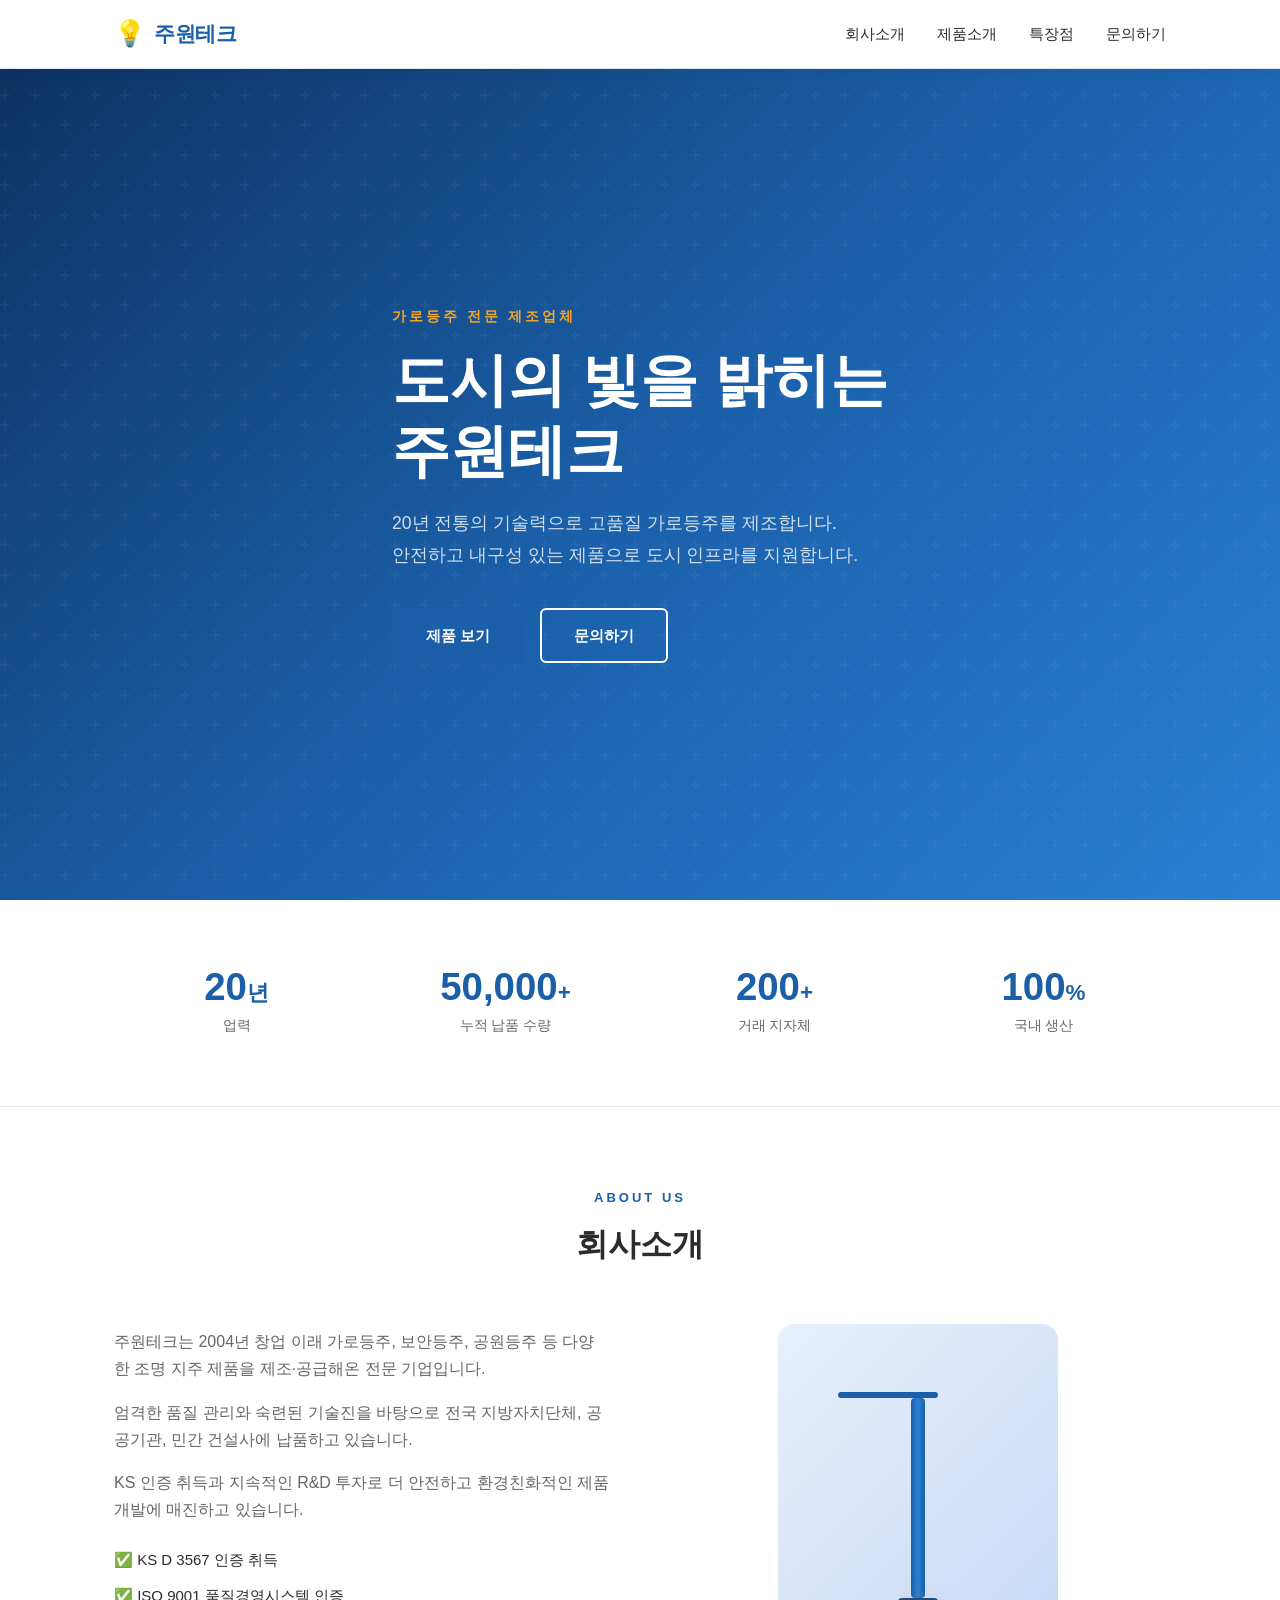
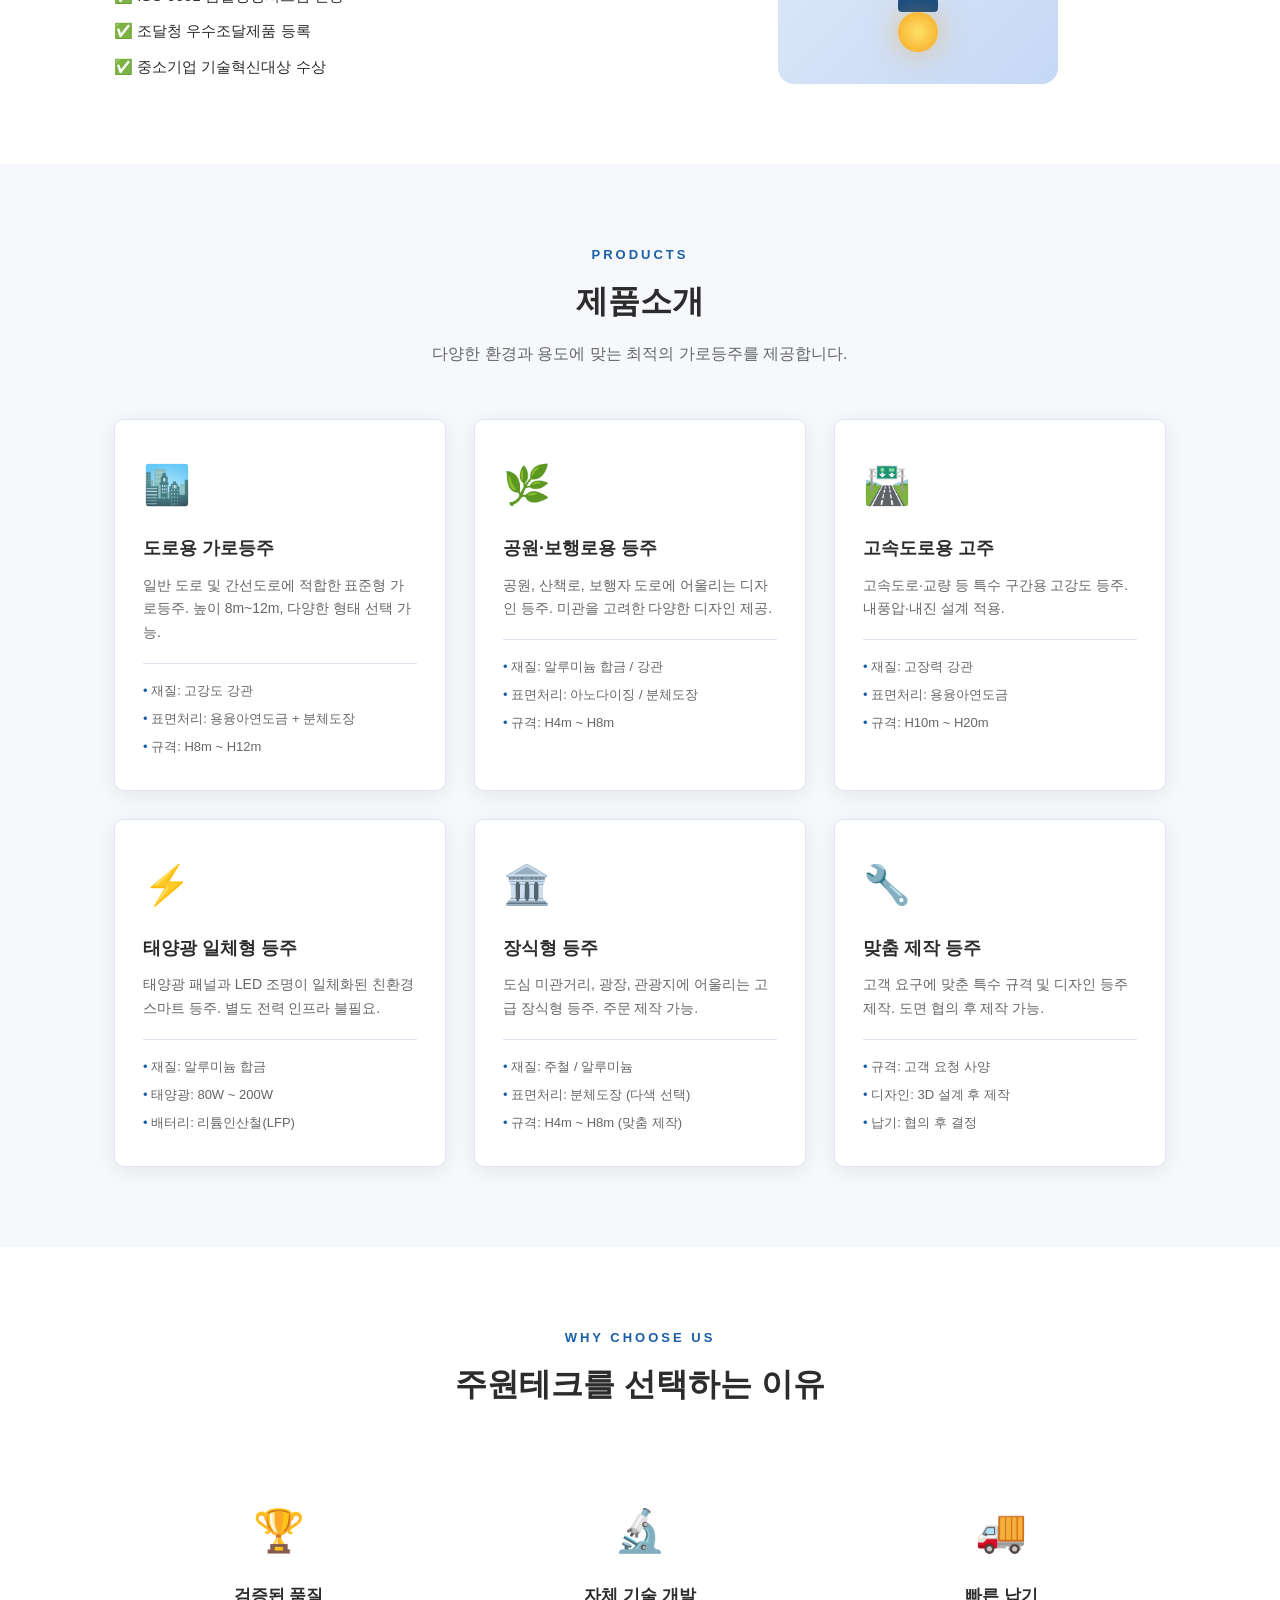
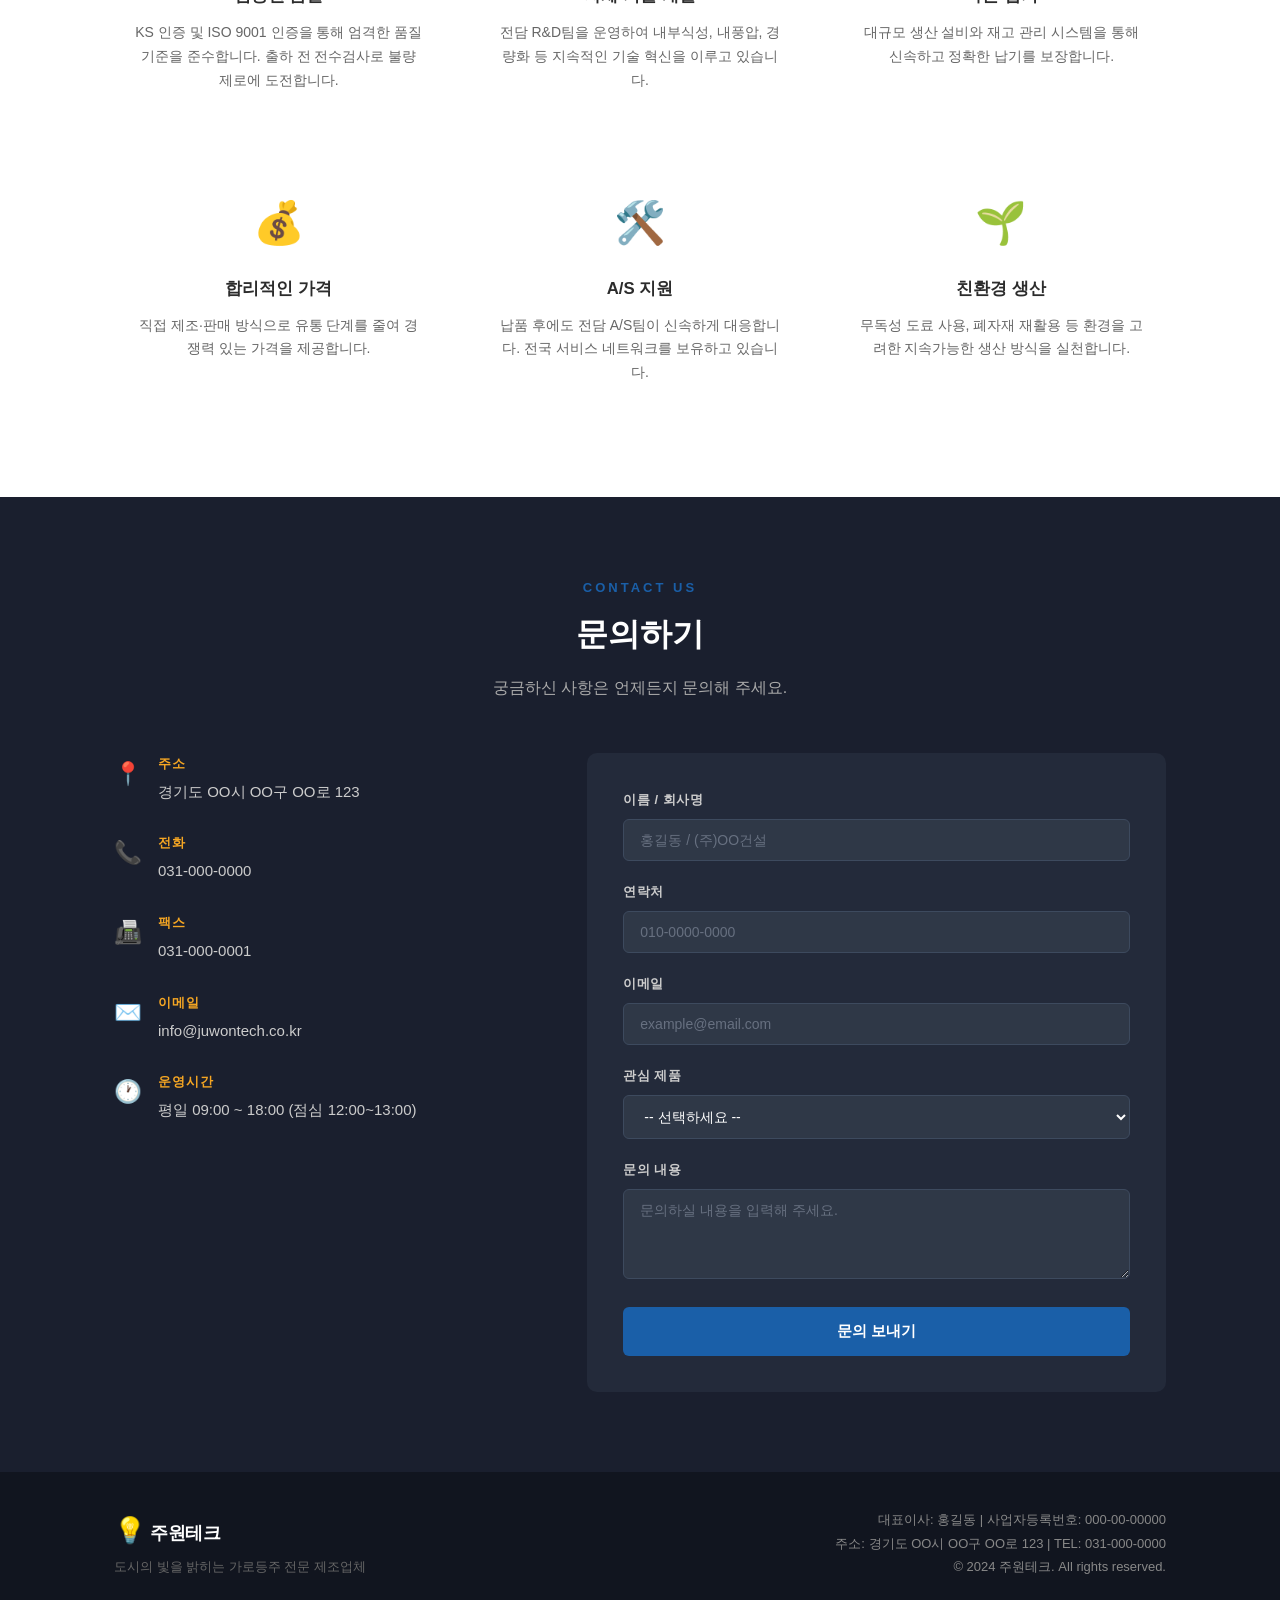
==== index.html @ af8334d8 "Add street light pole company homepage Co-Authored-By: Claude Sonnet 4.6 <noreply@anthropic.com>" ====
<!doctype html>
<html lang="ko">
<head>
  <meta charset="UTF-8" />
  <meta name="viewport" content="width=device-width, initial-scale=1.0" />
  <title>주원테크 - 가로등주 전문 제조업체</title>
  <link href='/style.css' rel='stylesheet'>
</head>
<body>

  <!-- 헤더 -->
  <header id="header">
    <div class="container header-inner">
      <div class="logo">
        <span class="logo-icon">💡</span>
        <span class="logo-text">주원테크</span>
      </div>
      <nav>
        <ul class="nav-list">
          <li><a href="#about">회사소개</a></li>
          <li><a href="#products">제품소개</a></li>
          <li><a href="#features">특장점</a></li>
          <li><a href="#contact">문의하기</a></li>
        </ul>
      </nav>
      <button class="hamburger" id="hamburger" aria-label="메뉴">&#9776;</button>
    </div>
    <nav class="mobile-nav" id="mobileNav">
      <ul>
        <li><a href="#about" onclick="closeMobileNav()">회사소개</a></li>
        <li><a href="#products" onclick="closeMobileNav()">제품소개</a></li>
        <li><a href="#features" onclick="closeMobileNav()">특장점</a></li>
        <li><a href="#contact" onclick="closeMobileNav()">문의하기</a></li>
      </ul>
    </nav>
  </header>

  <!-- 히어로 섹션 -->
  <section class="hero">
    <div class="hero-bg"></div>
    <div class="container hero-content">
      <p class="hero-sub">가로등주 전문 제조업체</p>
      <h1 class="hero-title">도시의 빛을 밝히는<br>주원테크</h1>
      <p class="hero-desc">20년 전통의 기술력으로 고품질 가로등주를 제조합니다.<br>안전하고 내구성 있는 제품으로 도시 인프라를 지원합니다.</p>
      <div class="hero-buttons">
        <a href="#products" class="btn btn-primary">제품 보기</a>
        <a href="#contact" class="btn btn-outline">문의하기</a>
      </div>
    </div>
  </section>

  <!-- 숫자로 보는 주원테크 -->
  <section class="stats">
    <div class="container stats-grid">
      <div class="stat-item">
        <div class="stat-number">20<span>년</span></div>
        <div class="stat-label">업력</div>
      </div>
      <div class="stat-item">
        <div class="stat-number">50,000<span>+</span></div>
        <div class="stat-label">누적 납품 수량</div>
      </div>
      <div class="stat-item">
        <div class="stat-number">200<span>+</span></div>
        <div class="stat-label">거래 지자체</div>
      </div>
      <div class="stat-item">
        <div class="stat-number">100<span>%</span></div>
        <div class="stat-label">국내 생산</div>
      </div>
    </div>
  </section>

  <!-- 회사소개 -->
  <section class="about section" id="about">
    <div class="container">
      <div class="section-header">
        <p class="section-sub">ABOUT US</p>
        <h2 class="section-title">회사소개</h2>
      </div>
      <div class="about-grid">
        <div class="about-text">
          <p>주원테크는 2004년 창업 이래 가로등주, 보안등주, 공원등주 등 다양한 조명 지주 제품을 제조·공급해온 전문 기업입니다.</p>
          <p>엄격한 품질 관리와 숙련된 기술진을 바탕으로 전국 지방자치단체, 공공기관, 민간 건설사에 납품하고 있습니다.</p>
          <p>KS 인증 취득과 지속적인 R&D 투자로 더 안전하고 환경친화적인 제품 개발에 매진하고 있습니다.</p>
          <ul class="about-list">
            <li>✅ KS D 3567 인증 취득</li>
            <li>✅ ISO 9001 품질경영시스템 인증</li>
            <li>✅ 조달청 우수조달제품 등록</li>
            <li>✅ 중소기업 기술혁신대상 수상</li>
          </ul>
        </div>
        <div class="about-image">
          <div class="image-placeholder">
            <div class="pole-illustration">
              <div class="pole-arm"></div>
              <div class="pole-body"></div>
              <div class="pole-base"></div>
              <div class="pole-light"></div>
            </div>
          </div>
        </div>
      </div>
    </div>
  </section>

  <!-- 제품소개 -->
  <section class="products section section-gray" id="products">
    <div class="container">
      <div class="section-header">
        <p class="section-sub">PRODUCTS</p>
        <h2 class="section-title">제품소개</h2>
        <p class="section-desc">다양한 환경과 용도에 맞는 최적의 가로등주를 제공합니다.</p>
      </div>
      <div class="products-grid">
        <div class="product-card">
          <div class="product-icon">🏙️</div>
          <h3>도로용 가로등주</h3>
          <p>일반 도로 및 간선도로에 적합한 표준형 가로등주. 높이 8m~12m, 다양한 형태 선택 가능.</p>
          <ul class="product-specs">
            <li>재질: 고강도 강관</li>
            <li>표면처리: 용융아연도금 + 분체도장</li>
            <li>규격: H8m ~ H12m</li>
          </ul>
        </div>
        <div class="product-card">
          <div class="product-icon">🌿</div>
          <h3>공원·보행로용 등주</h3>
          <p>공원, 산책로, 보행자 도로에 어울리는 디자인 등주. 미관을 고려한 다양한 디자인 제공.</p>
          <ul class="product-specs">
            <li>재질: 알루미늄 합금 / 강관</li>
            <li>표면처리: 아노다이징 / 분체도장</li>
            <li>규격: H4m ~ H8m</li>
          </ul>
        </div>
        <div class="product-card">
          <div class="product-icon">🛣️</div>
          <h3>고속도로용 고주</h3>
          <p>고속도로·교량 등 특수 구간용 고강도 등주. 내풍압·내진 설계 적용.</p>
          <ul class="product-specs">
            <li>재질: 고장력 강관</li>
            <li>표면처리: 용융아연도금</li>
            <li>규격: H10m ~ H20m</li>
          </ul>
        </div>
        <div class="product-card">
          <div class="product-icon">⚡</div>
          <h3>태양광 일체형 등주</h3>
          <p>태양광 패널과 LED 조명이 일체화된 친환경 스마트 등주. 별도 전력 인프라 불필요.</p>
          <ul class="product-specs">
            <li>재질: 알루미늄 합금</li>
            <li>태양광: 80W ~ 200W</li>
            <li>배터리: 리튬인산철(LFP)</li>
          </ul>
        </div>
        <div class="product-card">
          <div class="product-icon">🏛️</div>
          <h3>장식형 등주</h3>
          <p>도심 미관거리, 광장, 관광지에 어울리는 고급 장식형 등주. 주문 제작 가능.</p>
          <ul class="product-specs">
            <li>재질: 주철 / 알루미늄</li>
            <li>표면처리: 분체도장 (다색 선택)</li>
            <li>규격: H4m ~ H8m (맞춤 제작)</li>
          </ul>
        </div>
        <div class="product-card">
          <div class="product-icon">🔧</div>
          <h3>맞춤 제작 등주</h3>
          <p>고객 요구에 맞춘 특수 규격 및 디자인 등주 제작. 도면 협의 후 제작 가능.</p>
          <ul class="product-specs">
            <li>규격: 고객 요청 사양</li>
            <li>디자인: 3D 설계 후 제작</li>
            <li>납기: 협의 후 결정</li>
          </ul>
        </div>
      </div>
    </div>
  </section>

  <!-- 특장점 -->
  <section class="features section" id="features">
    <div class="container">
      <div class="section-header">
        <p class="section-sub">WHY CHOOSE US</p>
        <h2 class="section-title">주원테크를 선택하는 이유</h2>
      </div>
      <div class="features-grid">
        <div class="feature-item">
          <div class="feature-icon">🏆</div>
          <h3>검증된 품질</h3>
          <p>KS 인증 및 ISO 9001 인증을 통해 엄격한 품질 기준을 준수합니다. 출하 전 전수검사로 불량 제로에 도전합니다.</p>
        </div>
        <div class="feature-item">
          <div class="feature-icon">🔬</div>
          <h3>자체 기술 개발</h3>
          <p>전담 R&D팀을 운영하여 내부식성, 내풍압, 경량화 등 지속적인 기술 혁신을 이루고 있습니다.</p>
        </div>
        <div class="feature-item">
          <div class="feature-icon">🚚</div>
          <h3>빠른 납기</h3>
          <p>대규모 생산 설비와 재고 관리 시스템을 통해 신속하고 정확한 납기를 보장합니다.</p>
        </div>
        <div class="feature-item">
          <div class="feature-icon">💰</div>
          <h3>합리적인 가격</h3>
          <p>직접 제조·판매 방식으로 유통 단계를 줄여 경쟁력 있는 가격을 제공합니다.</p>
        </div>
        <div class="feature-item">
          <div class="feature-icon">🛠️</div>
          <h3>A/S 지원</h3>
          <p>납품 후에도 전담 A/S팀이 신속하게 대응합니다. 전국 서비스 네트워크를 보유하고 있습니다.</p>
        </div>
        <div class="feature-item">
          <div class="feature-icon">🌱</div>
          <h3>친환경 생산</h3>
          <p>무독성 도료 사용, 폐자재 재활용 등 환경을 고려한 지속가능한 생산 방식을 실천합니다.</p>
        </div>
      </div>
    </div>
  </section>

  <!-- 문의하기 -->
  <section class="contact section section-dark" id="contact">
    <div class="container">
      <div class="section-header">
        <p class="section-sub">CONTACT US</p>
        <h2 class="section-title" style="color:#fff;">문의하기</h2>
        <p class="section-desc" style="color:#aaa;">궁금하신 사항은 언제든지 문의해 주세요.</p>
      </div>
      <div class="contact-grid">
        <div class="contact-info">
          <div class="contact-item">
            <div class="contact-icon">📍</div>
            <div>
              <strong>주소</strong>
              <p>경기도 OO시 OO구 OO로 123</p>
            </div>
          </div>
          <div class="contact-item">
            <div class="contact-icon">📞</div>
            <div>
              <strong>전화</strong>
              <p>031-000-0000</p>
            </div>
          </div>
          <div class="contact-item">
            <div class="contact-icon">📠</div>
            <div>
              <strong>팩스</strong>
              <p>031-000-0001</p>
            </div>
          </div>
          <div class="contact-item">
            <div class="contact-icon">✉️</div>
            <div>
              <strong>이메일</strong>
              <p>info@juwontech.co.kr</p>
            </div>
          </div>
          <div class="contact-item">
            <div class="contact-icon">🕐</div>
            <div>
              <strong>운영시간</strong>
              <p>평일 09:00 ~ 18:00 (점심 12:00~13:00)</p>
            </div>
          </div>
        </div>
        <form class="contact-form" id="contactForm">
          <div class="form-group">
            <label for="name">이름 / 회사명</label>
            <input type="text" id="name" placeholder="홍길동 / (주)OO건설" required />
          </div>
          <div class="form-group">
            <label for="phone">연락처</label>
            <input type="tel" id="phone" placeholder="010-0000-0000" required />
          </div>
          <div class="form-group">
            <label for="email">이메일</label>
            <input type="email" id="email" placeholder="example@email.com" />
          </div>
          <div class="form-group">
            <label for="product">관심 제품</label>
            <select id="product">
              <option value="">-- 선택하세요 --</option>
              <option>도로용 가로등주</option>
              <option>공원·보행로용 등주</option>
              <option>고속도로용 고주</option>
              <option>태양광 일체형 등주</option>
              <option>장식형 등주</option>
              <option>맞춤 제작 등주</option>
              <option>기타</option>
            </select>
          </div>
          <div class="form-group">
            <label for="message">문의 내용</label>
            <textarea id="message" rows="4" placeholder="문의하실 내용을 입력해 주세요." required></textarea>
          </div>
          <button type="submit" class="btn btn-primary btn-full">문의 보내기</button>
        </form>
      </div>
    </div>
  </section>

  <!-- 푸터 -->
  <footer class="footer">
    <div class="container footer-inner">
      <div class="footer-brand">
        <span class="logo-icon">💡</span>
        <span class="logo-text">주원테크</span>
        <p>도시의 빛을 밝히는 가로등주 전문 제조업체</p>
      </div>
      <div class="footer-info">
        <p>대표이사: 홍길동 | 사업자등록번호: 000-00-00000</p>
        <p>주소: 경기도 OO시 OO구 OO로 123 | TEL: 031-000-0000</p>
        <p>© 2024 주원테크. All rights reserved.</p>
      </div>
    </div>
  </footer>

  <script defer type="text/javascript" src="/main.js"></script>
</body>
</html>
---- style.css ----
/* ===== 리셋 & 기본 ===== */
*, *::before, *::after { box-sizing: border-box; margin: 0; padding: 0; }

:root {
  --primary: #1a5fa8;
  --primary-dark: #134a85;
  --accent: #f5a623;
  --text: #2c2c2c;
  --text-light: #666;
  --bg-gray: #f6f8fb;
  --bg-dark: #1a1f2e;
  --white: #ffffff;
  --border: #e0e6ef;
  --radius: 10px;
  --shadow: 0 4px 20px rgba(0,0,0,0.08);
}

html { scroll-behavior: smooth; }

body {
  font-family: 'Apple SD Gothic Neo', 'Noto Sans KR', 'Malgun Gothic', sans-serif;
  color: var(--text);
  line-height: 1.7;
  font-size: 16px;
}

a { text-decoration: none; color: inherit; }
ul { list-style: none; }
img { max-width: 100%; }

.container {
  max-width: 1100px;
  margin: 0 auto;
  padding: 0 24px;
}

.section { padding: 80px 0; }
.section-gray { background: var(--bg-gray); }
.section-dark { background: var(--bg-dark); }

/* ===== 섹션 헤더 ===== */
.section-header {
  text-align: center;
  margin-bottom: 52px;
}
.section-sub {
  font-size: 13px;
  font-weight: 600;
  letter-spacing: 3px;
  color: var(--primary);
  margin-bottom: 8px;
}
.section-title {
  font-size: 2rem;
  font-weight: 700;
  color: var(--text);
}
.section-desc {
  margin-top: 12px;
  color: var(--text-light);
  font-size: 1rem;
}

/* ===== 버튼 ===== */
.btn {
  display: inline-block;
  padding: 13px 32px;
  border-radius: 6px;
  font-size: 15px;
  font-weight: 600;
  cursor: pointer;
  transition: all 0.2s;
  border: 2px solid transparent;
}
.btn-primary {
  background: var(--primary);
  color: var(--white);
}
.btn-primary:hover { background: var(--primary-dark); }
.btn-outline {
  border-color: var(--white);
  color: var(--white);
  background: transparent;
}
.btn-outline:hover { background: var(--white); color: var(--primary); }
.btn-full { width: 100%; text-align: center; }

/* ===== 헤더 ===== */
#header {
  position: fixed;
  top: 0; left: 0; right: 0;
  background: var(--white);
  border-bottom: 1px solid var(--border);
  z-index: 1000;
  box-shadow: 0 2px 12px rgba(0,0,0,0.06);
}
.header-inner {
  display: flex;
  align-items: center;
  justify-content: space-between;
  height: 68px;
}
.logo {
  display: flex;
  align-items: center;
  gap: 8px;
}
.logo-icon { font-size: 1.6rem; }
.logo-text {
  font-size: 1.3rem;
  font-weight: 800;
  color: var(--primary);
  letter-spacing: -0.5px;
}
.nav-list {
  display: flex;
  gap: 32px;
}
.nav-list a {
  font-size: 15px;
  font-weight: 500;
  color: var(--text);
  transition: color 0.2s;
  position: relative;
}
.nav-list a::after {
  content: '';
  position: absolute;
  bottom: -3px; left: 0;
  width: 0; height: 2px;
  background: var(--primary);
  transition: width 0.2s;
}
.nav-list a:hover { color: var(--primary); }
.nav-list a:hover::after { width: 100%; }

.hamburger {
  display: none;
  background: none;
  border: none;
  font-size: 1.5rem;
  cursor: pointer;
  color: var(--text);
}

.mobile-nav {
  display: none;
  background: var(--white);
  border-top: 1px solid var(--border);
}
.mobile-nav ul { padding: 12px 24px; }
.mobile-nav li { border-bottom: 1px solid var(--border); }
.mobile-nav a {
  display: block;
  padding: 14px 0;
  font-size: 15px;
  font-weight: 500;
}
.mobile-nav.open { display: block; }

/* ===== 히어로 ===== */
.hero {
  position: relative;
  min-height: 100vh;
  display: flex;
  align-items: center;
  overflow: hidden;
}
.hero-bg {
  position: absolute;
  inset: 0;
  background: linear-gradient(135deg, #0d2f5e 0%, #1a5fa8 50%, #2a7fd4 100%);
  z-index: 0;
}
.hero-bg::before {
  content: '';
  position: absolute;
  inset: 0;
  background: url("data:image/svg+xml,%3Csvg width='60' height='60' viewBox='0 0 60 60' xmlns='http://www.w3.org/2000/svg'%3E%3Cg fill='none' fill-rule='evenodd'%3E%3Cg fill='%23ffffff' fill-opacity='0.04'%3E%3Cpath d='M36 34v-4h-2v4h-4v2h4v4h2v-4h4v-2h-4zm0-30V0h-2v4h-4v2h4v4h2V6h4V4h-4zM6 34v-4H4v4H0v2h4v4h2v-4h4v-2H6zM6 4V0H4v4H0v2h4v4h2V6h4V4H6z'/%3E%3C/g%3E%3C/g%3E%3C/svg%3E");
}
.hero-content {
  position: relative;
  z-index: 1;
  padding-top: 68px;
}
.hero-sub {
  font-size: 14px;
  font-weight: 600;
  letter-spacing: 3px;
  color: var(--accent);
  margin-bottom: 16px;
}
.hero-title {
  font-size: clamp(2.2rem, 5vw, 3.6rem);
  font-weight: 800;
  color: var(--white);
  line-height: 1.25;
  margin-bottom: 20px;
}
.hero-desc {
  font-size: 1.1rem;
  color: rgba(255,255,255,0.8);
  margin-bottom: 36px;
  line-height: 1.8;
}
.hero-buttons {
  display: flex;
  gap: 16px;
  flex-wrap: wrap;
}

/* ===== 통계 ===== */
.stats {
  background: var(--white);
  padding: 48px 0;
  border-bottom: 1px solid var(--border);
}
.stats-grid {
  display: grid;
  grid-template-columns: repeat(4, 1fr);
  gap: 24px;
  text-align: center;
}
.stat-item { padding: 20px; }
.stat-number {
  font-size: 2.4rem;
  font-weight: 800;
  color: var(--primary);
  line-height: 1;
  margin-bottom: 8px;
}
.stat-number span { font-size: 1.4rem; }
.stat-label { font-size: 14px; color: var(--text-light); font-weight: 500; }

/* ===== 회사소개 ===== */
.about-grid {
  display: grid;
  grid-template-columns: 1fr 1fr;
  gap: 60px;
  align-items: center;
}
.about-text p {
  color: var(--text-light);
  margin-bottom: 16px;
  font-size: 1rem;
}
.about-list {
  margin-top: 24px;
  display: flex;
  flex-direction: column;
  gap: 10px;
}
.about-list li { font-weight: 500; font-size: 15px; }

.about-image { display: flex; justify-content: center; align-items: center; }
.image-placeholder {
  width: 280px;
  height: 360px;
  background: linear-gradient(135deg, #e8f0fb, #c5d8f5);
  border-radius: 16px;
  display: flex;
  align-items: flex-end;
  justify-content: center;
  padding-bottom: 24px;
}
.pole-illustration { position: relative; display: flex; flex-direction: column; align-items: center; }
.pole-light {
  width: 40px; height: 40px;
  background: radial-gradient(circle, #ffe066, #f5a623);
  border-radius: 50%;
  box-shadow: 0 0 30px #f5a62380;
  margin-bottom: 8px;
}
.pole-arm {
  width: 100px; height: 6px;
  background: #1a5fa8;
  border-radius: 3px;
  margin-left: -60px;
  margin-bottom: 0;
}
.pole-body {
  width: 14px; height: 200px;
  background: linear-gradient(to right, #1a5fa8, #2a7fd4, #1a5fa8);
  border-radius: 4px;
}
.pole-base {
  width: 40px; height: 14px;
  background: #134a85;
  border-radius: 4px;
}

/* ===== 제품 ===== */
.products-grid {
  display: grid;
  grid-template-columns: repeat(3, 1fr);
  gap: 28px;
}
.product-card {
  background: var(--white);
  border-radius: var(--radius);
  padding: 32px 28px;
  box-shadow: var(--shadow);
  transition: transform 0.2s, box-shadow 0.2s;
  border: 1px solid var(--border);
}
.product-card:hover {
  transform: translateY(-4px);
  box-shadow: 0 12px 36px rgba(26,95,168,0.12);
}
.product-icon { font-size: 2.4rem; margin-bottom: 16px; }
.product-card h3 {
  font-size: 1.1rem;
  font-weight: 700;
  margin-bottom: 10px;
  color: var(--text);
}
.product-card > p {
  font-size: 14px;
  color: var(--text-light);
  margin-bottom: 18px;
}
.product-specs {
  border-top: 1px solid var(--border);
  padding-top: 16px;
  display: flex;
  flex-direction: column;
  gap: 6px;
}
.product-specs li { font-size: 13px; color: var(--text-light); }
.product-specs li::before { content: '• '; color: var(--primary); }

/* ===== 특장점 ===== */
.features-grid {
  display: grid;
  grid-template-columns: repeat(3, 1fr);
  gap: 32px;
}
.feature-item {
  text-align: center;
  padding: 32px 20px;
  border-radius: var(--radius);
  transition: background 0.2s;
}
.feature-item:hover { background: var(--bg-gray); }
.feature-icon { font-size: 2.6rem; margin-bottom: 16px; }
.feature-item h3 { font-size: 1.05rem; font-weight: 700; margin-bottom: 10px; }
.feature-item p { font-size: 14px; color: var(--text-light); }

/* ===== 문의 ===== */
.contact-grid {
  display: grid;
  grid-template-columns: 1fr 1.4fr;
  gap: 60px;
}
.contact-info {
  display: flex;
  flex-direction: column;
  gap: 28px;
}
.contact-item {
  display: flex;
  gap: 16px;
  align-items: flex-start;
}
.contact-icon { font-size: 1.4rem; flex-shrink: 0; margin-top: 2px; }
.contact-item strong {
  display: block;
  font-size: 13px;
  color: var(--accent);
  margin-bottom: 4px;
  letter-spacing: 1px;
  text-transform: uppercase;
  font-weight: 600;
}
.contact-item p { color: #ccc; font-size: 15px; }

.contact-form {
  background: #232a3a;
  border-radius: var(--radius);
  padding: 36px;
}
.form-group { margin-bottom: 20px; }
.form-group label {
  display: block;
  font-size: 13px;
  font-weight: 600;
  color: #ccc;
  margin-bottom: 8px;
  letter-spacing: 0.5px;
}
.form-group input,
.form-group select,
.form-group textarea {
  width: 100%;
  padding: 12px 16px;
  background: #2f3847;
  border: 1px solid #3d4a5e;
  border-radius: 6px;
  color: var(--white);
  font-size: 14px;
  font-family: inherit;
  transition: border-color 0.2s;
}
.form-group input::placeholder,
.form-group textarea::placeholder { color: #677080; }
.form-group input:focus,
.form-group select:focus,
.form-group textarea:focus {
  outline: none;
  border-color: var(--primary);
}
.form-group select option { background: #232a3a; }

/* ===== 푸터 ===== */
.footer {
  background: #11151f;
  padding: 36px 0;
  color: #888;
}
.footer-inner {
  display: flex;
  justify-content: space-between;
  align-items: center;
  flex-wrap: wrap;
  gap: 20px;
}
.footer-brand .logo-text { color: var(--white); font-size: 1.1rem; }
.footer-brand p { color: #666; font-size: 13px; margin-top: 4px; }
.footer-info { text-align: right; font-size: 13px; line-height: 1.8; }

/* ===== 반응형 ===== */
@media (max-width: 900px) {
  .stats-grid { grid-template-columns: repeat(2, 1fr); }
  .products-grid { grid-template-columns: repeat(2, 1fr); }
  .features-grid { grid-template-columns: repeat(2, 1fr); }
  .about-grid { grid-template-columns: 1fr; }
  .about-image { order: -1; }
  .contact-grid { grid-template-columns: 1fr; }
  .footer-inner { flex-direction: column; align-items: flex-start; }
  .footer-info { text-align: left; }
}

@media (max-width: 600px) {
  .nav-list { display: none; }
  .hamburger { display: block; }
  .products-grid { grid-template-columns: 1fr; }
  .features-grid { grid-template-columns: 1fr; }
  .stats-grid { grid-template-columns: repeat(2, 1fr); }
  .hero-buttons { flex-direction: column; }
  .btn { text-align: center; }
  .section { padding: 56px 0; }
  .contact-form { padding: 24px; }
}
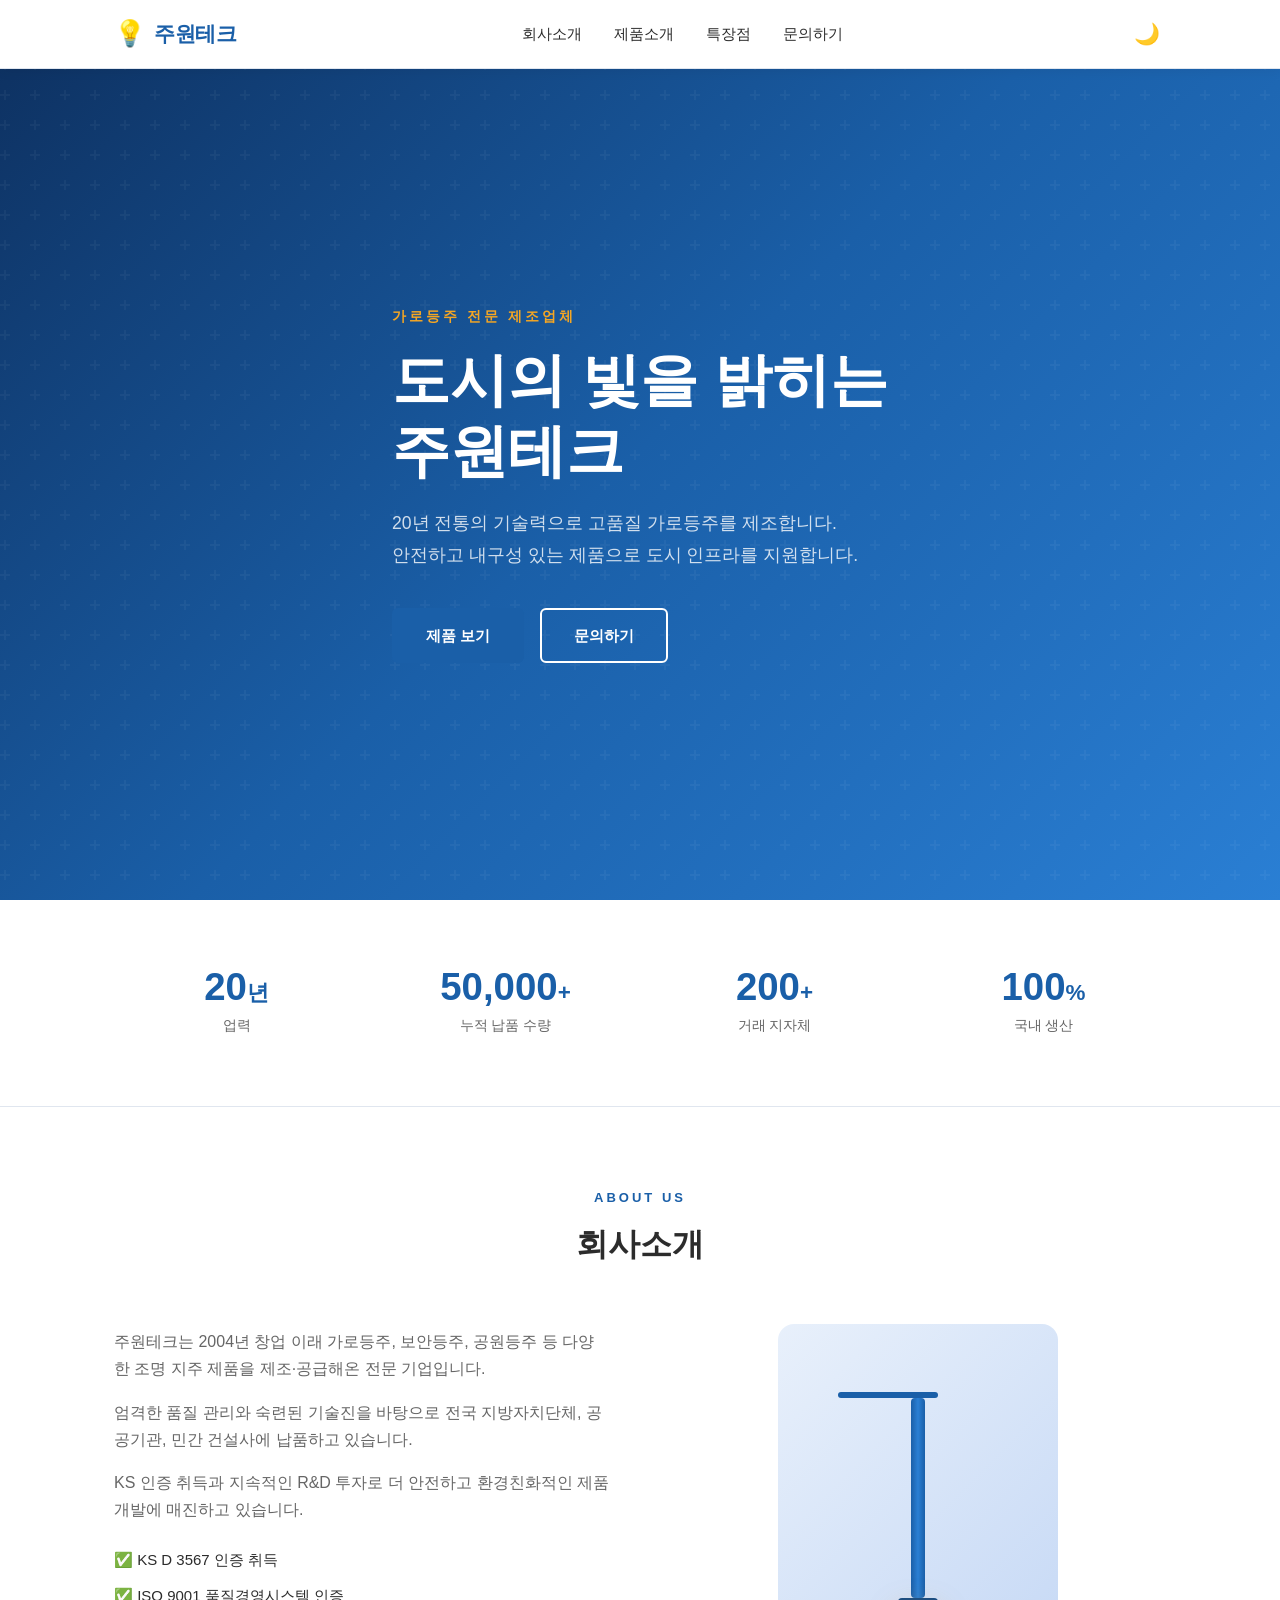
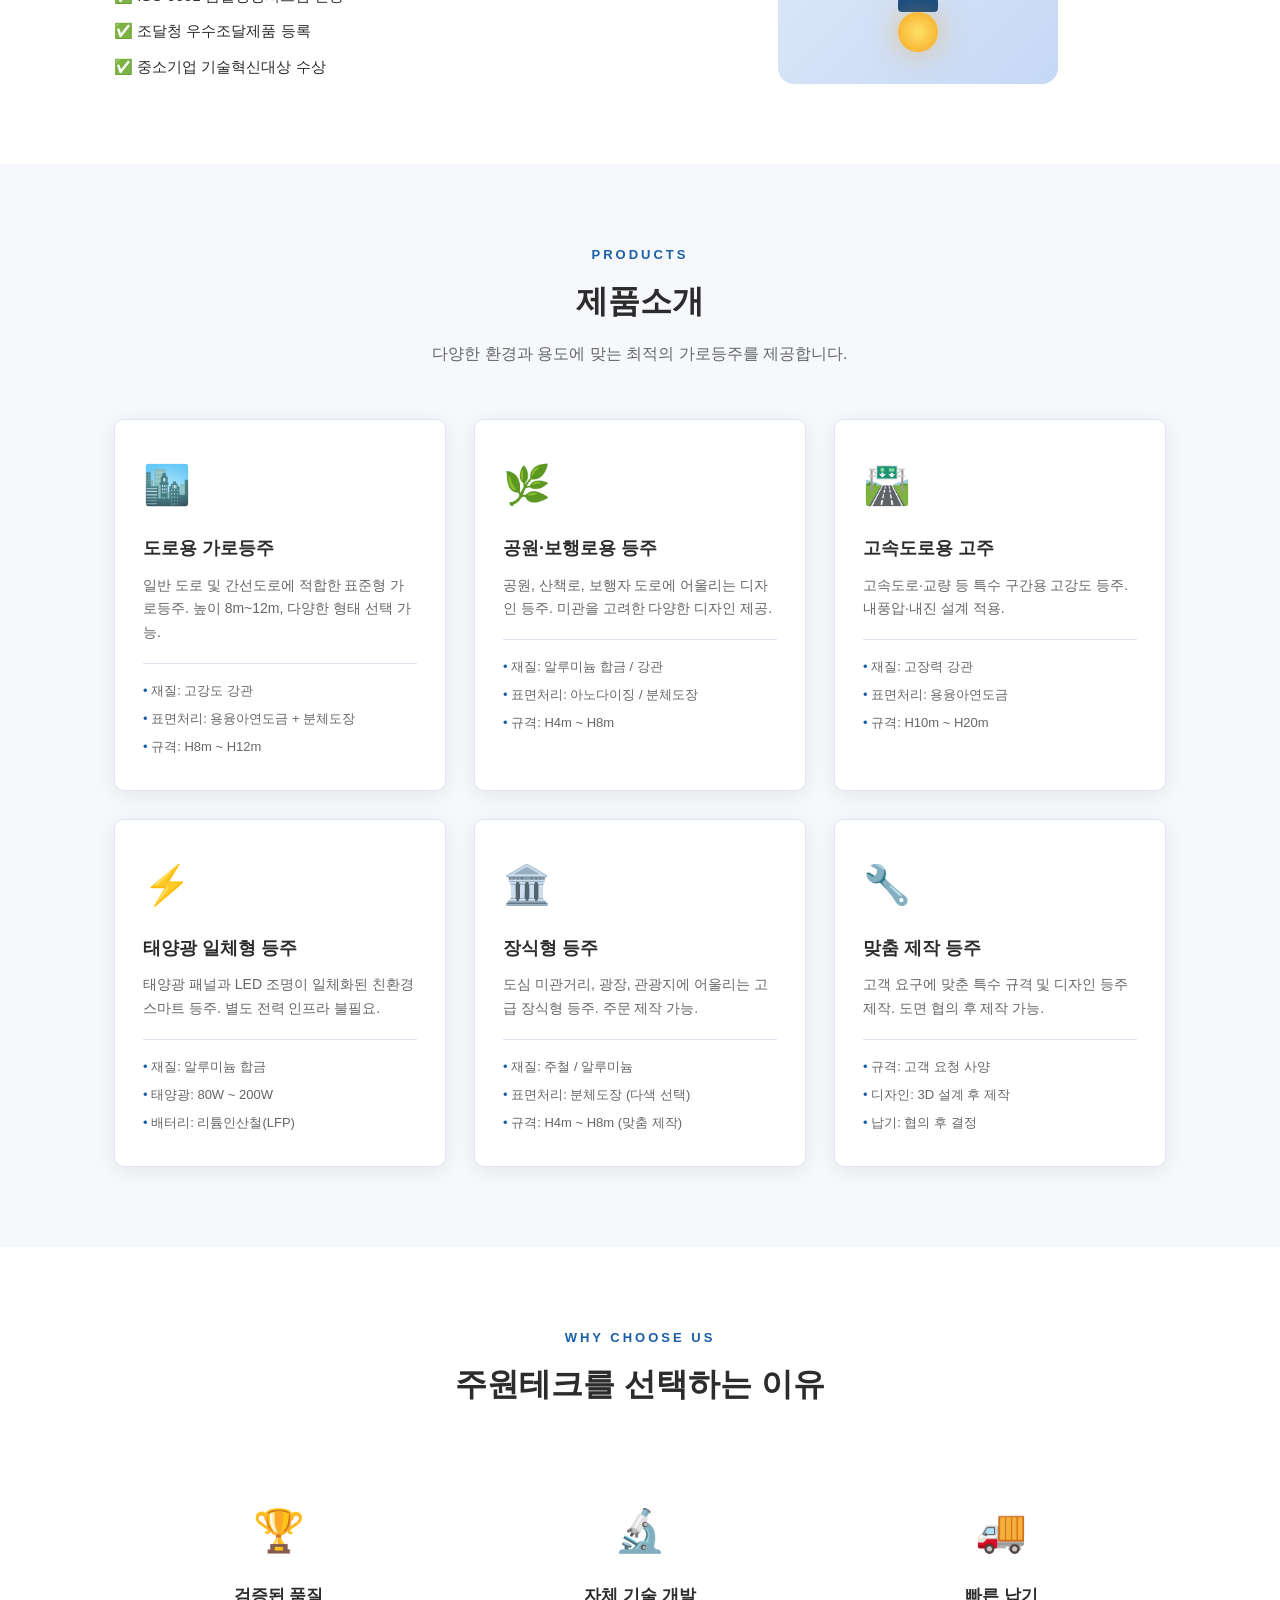
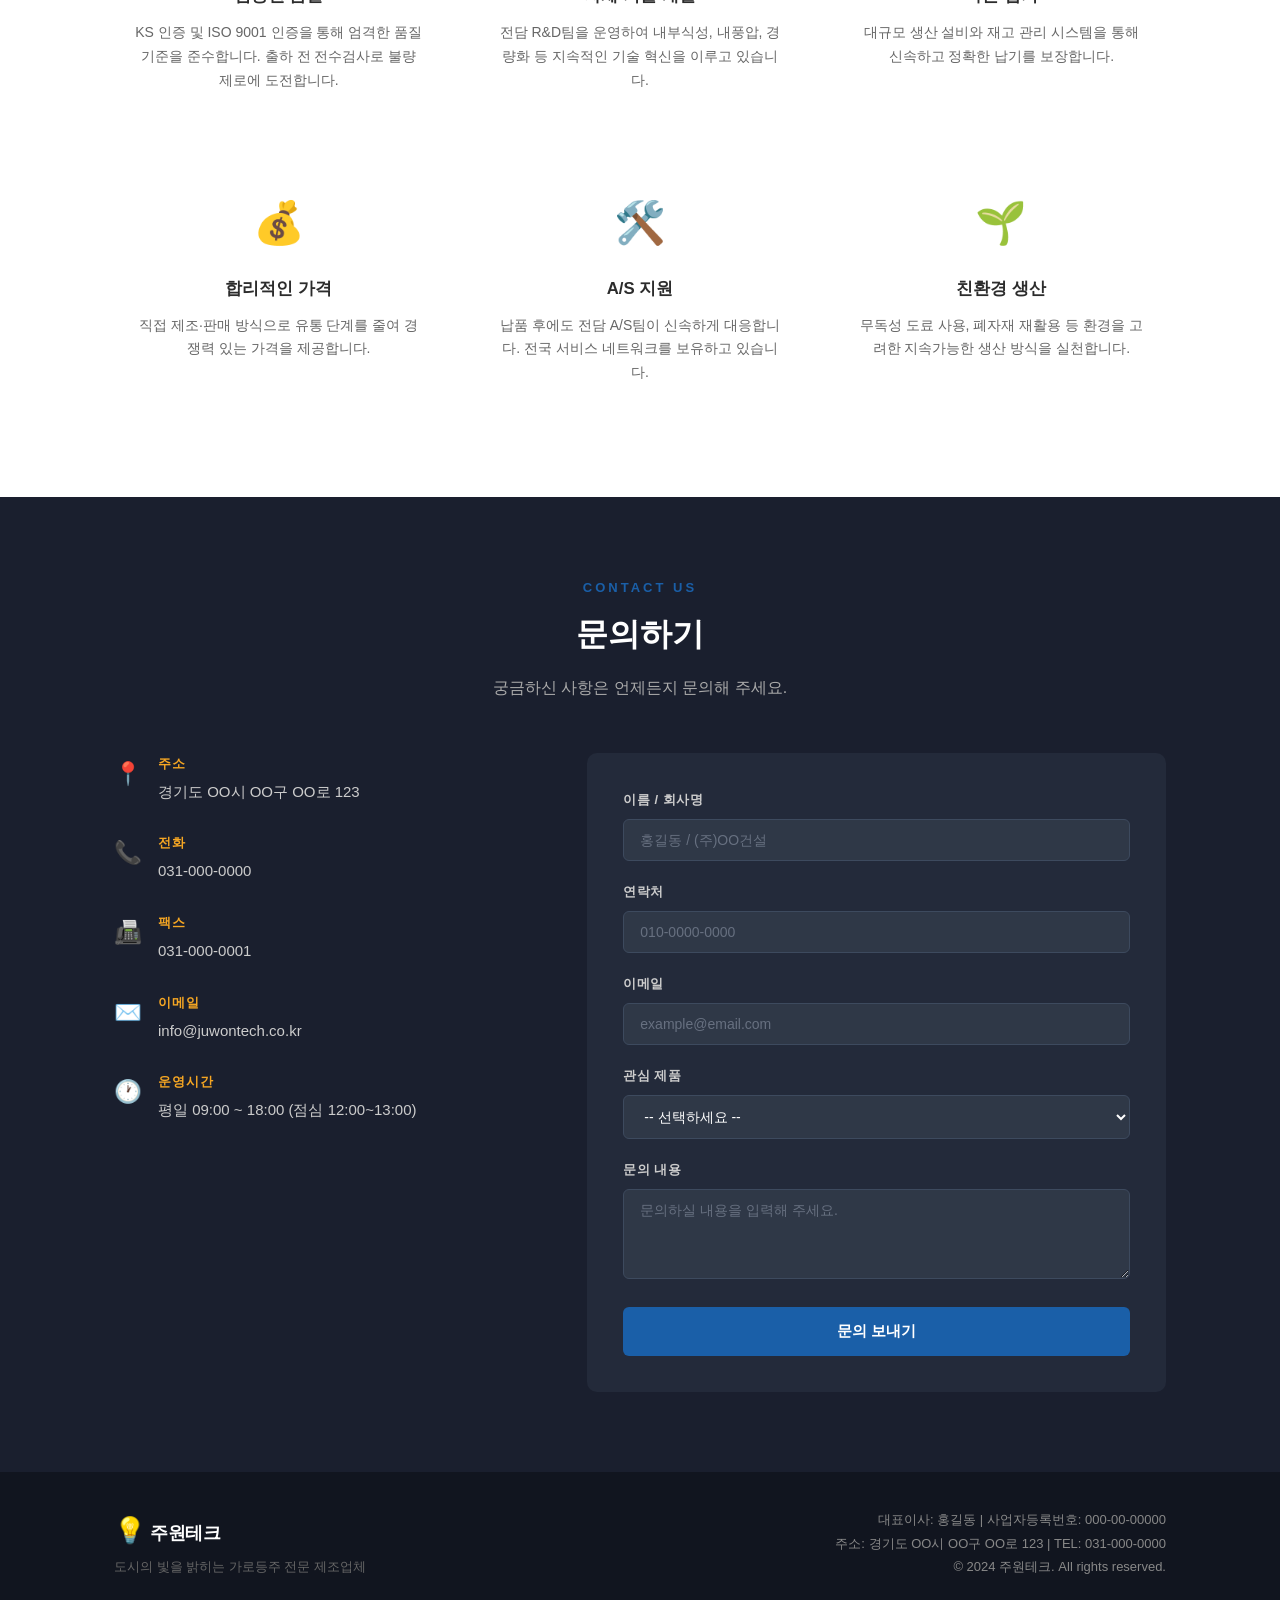
==== commit bb2bb462: "Add dark mode toggle with system preference support Co-Authored-By: Claude Sonnet 4.6 <noreply@anthr" ====
--- a/index.html
+++ b/index.html
@@ -23,6 +23,7 @@
           <li><a href="#contact">문의하기</a></li>
         </ul>
       </nav>
+      <button class="dark-toggle" id="darkToggle" aria-label="다크모드 전환">🌙</button>
       <button class="hamburger" id="hamburger" aria-label="메뉴">&#9776;</button>
     </div>
     <nav class="mobile-nav" id="mobileNav">
--- a/style.css
+++ b/style.css
@@ -13,7 +13,41 @@
   --border: #e0e6ef;
   --radius: 10px;
   --shadow: 0 4px 20px rgba(0,0,0,0.08);
-}
+  --card-bg: #ffffff;
+  --header-bg: #ffffff;
+  --body-bg: #ffffff;
+  --stats-bg: #ffffff;
+  --feature-hover: #f6f8fb;
+}
+
+/* ===== 다크모드 ===== */
+body.dark {
+  --text: #e2e8f0;
+  --text-light: #94a3b8;
+  --bg-gray: #1e2535;
+  --white: #1e2535;
+  --border: #2d3748;
+  --shadow: 0 4px 20px rgba(0,0,0,0.3);
+  --card-bg: #1e2535;
+  --header-bg: #141926;
+  --body-bg: #141926;
+  --stats-bg: #141926;
+  --feature-hover: #252f42;
+}
+
+body.dark { background: var(--body-bg); color: var(--text); }
+body.dark #header { background: var(--header-bg); border-color: var(--border); }
+body.dark .mobile-nav { background: var(--header-bg); border-color: var(--border); }
+body.dark .stats { background: var(--stats-bg); border-color: var(--border); }
+body.dark .section-gray { background: var(--bg-gray); }
+body.dark .section-title { color: var(--text); }
+body.dark .product-card { background: var(--card-bg); border-color: var(--border); }
+body.dark .product-card h3 { color: var(--text); }
+body.dark .feature-item:hover { background: var(--feature-hover); }
+body.dark .image-placeholder { background: linear-gradient(135deg, #1e3a5f, #1a3a6e); }
+body.dark .footer { background: #0d1017; }
+body.dark .footer-brand p { color: #555; }
+body.dark .dark-toggle { color: var(--text); }
 
 html { scroll-behavior: smooth; }
 
@@ -133,6 +167,18 @@
 }
 .nav-list a:hover { color: var(--primary); }
 .nav-list a:hover::after { width: 100%; }
+
+.dark-toggle {
+  background: none;
+  border: none;
+  font-size: 1.3rem;
+  cursor: pointer;
+  padding: 6px;
+  border-radius: 50%;
+  transition: background 0.2s;
+  line-height: 1;
+}
+.dark-toggle:hover { background: var(--bg-gray); }
 
 .hamburger {
   display: none;
